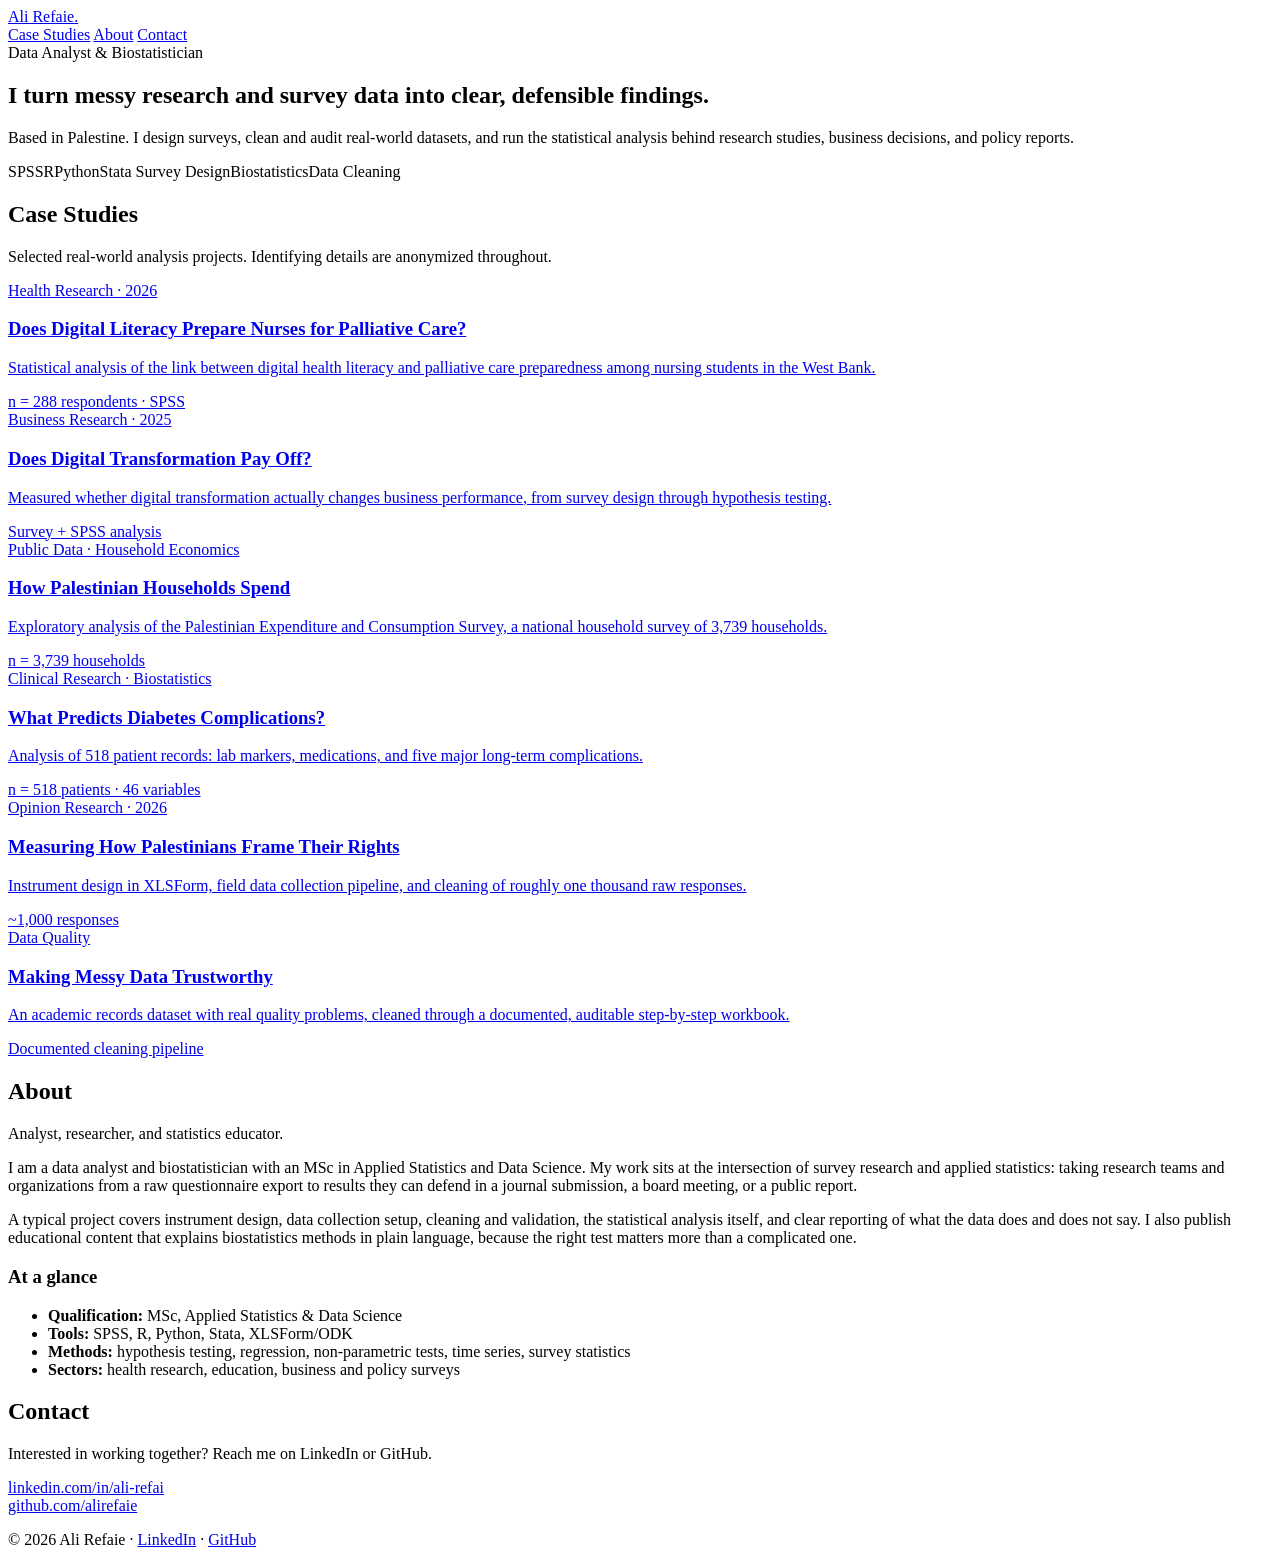
==== index.html @ 01b838fa "Rename 1-index.html to index.html" ====
<!DOCTYPE html>
<html lang="en">
<head>
<meta charset="utf-8">
<meta name="viewport" content="width=device-width, initial-scale=1">
<title>Ali Refaie | Data Analyst &amp; Biostatistician</title>
<meta name="description" content="Portfolio of Ali Refaie, data analyst and biostatistician. Survey analysis, statistical modeling, and reproducible data cleaning.">
<link rel="stylesheet" href="styles.css">
</head>
<body>

<header class="site">
  <div class="wrap">
    <a class="brand" href="index.html">Ali Refaie<span>.</span></a>
    <nav class="site">
      <a href="#work">Case Studies</a>
      <a href="#about">About</a>
      <a href="#contact">Contact</a>
    </nav>
  </div>
</header>

<section class="hero">
  <div class="wrap">
    <div class="kicker">Data Analyst &amp; Biostatistician</div>
    <h1>I turn messy research and survey data into clear, defensible findings.</h1>
    <p class="lede">Based in Palestine. I design surveys, clean and audit real-world datasets, and run the statistical analysis behind research studies, business decisions, and policy reports.</p>
    <div class="tags">
      <span>SPSS</span><span>R</span><span>Python</span><span>Stata</span>
      <span>Survey Design</span><span>Biostatistics</span><span>Data Cleaning</span>
    </div>
  </div>
</section>

<section id="work">
  <div class="wrap">
    <h2>Case Studies</h2>
    <p class="sub">Selected real-world analysis projects. Identifying details are anonymized throughout.</p>
    <div class="cards">

      <a class="card" href="digital-health-literacy.html">
        <div class="meta">Health Research &middot; 2026</div>
        <h3>Does Digital Literacy Prepare Nurses for Palliative Care?</h3>
        <p>Statistical analysis of the link between digital health literacy and palliative care preparedness among nursing students in the West Bank.</p>
        <div class="n">n = 288 respondents &middot; SPSS</div>
      </a>

      <a class="card" href="digital-transformation.html">
        <div class="meta">Business Research &middot; 2025</div>
        <h3>Does Digital Transformation Pay Off?</h3>
        <p>Measured whether digital transformation actually changes business performance, from survey design through hypothesis testing.</p>
        <div class="n">Survey + SPSS analysis</div>
      </a>

      <a class="card" href="pecs-2017.html">
        <div class="meta">Public Data &middot; Household Economics</div>
        <h3>How Palestinian Households Spend</h3>
        <p>Exploratory analysis of the Palestinian Expenditure and Consumption Survey, a national household survey of 3,739 households.</p>
        <div class="n">n = 3,739 households</div>
      </a>

      <a class="card" href="diabetes-complications-survey.html">
        <div class="meta">Clinical Research &middot; Biostatistics</div>
        <h3>What Predicts Diabetes Complications?</h3>
        <p>Analysis of 518 patient records: lab markers, medications, and five major long-term complications.</p>
        <div class="n">n = 518 patients &middot; 46 variables</div>
      </a>

      <a class="card" href="rights-framing-survey.html">
        <div class="meta">Opinion Research &middot; 2026</div>
        <h3>Measuring How Palestinians Frame Their Rights</h3>
        <p>Instrument design in XLSForm, field data collection pipeline, and cleaning of roughly one thousand raw responses.</p>
        <div class="n">~1,000 responses</div>
      </a>

      <a class="card" href="gpa-audit.html">
        <div class="meta">Data Quality</div>
        <h3>Making Messy Data Trustworthy</h3>
        <p>An academic records dataset with real quality problems, cleaned through a documented, auditable step-by-step workbook.</p>
        <div class="n">Documented cleaning pipeline</div>
      </a>

    </div>
  </div>
</section>

<section id="about">
  <div class="wrap">
    <h2>About</h2>
    <p class="sub">Analyst, researcher, and statistics educator.</p>
    <div class="about-grid">
      <div>
        <p>I am a data analyst and biostatistician with an MSc in Applied Statistics and Data Science. My work sits at the intersection of survey research and applied statistics: taking research teams and organizations from a raw questionnaire export to results they can defend in a journal submission, a board meeting, or a public report.</p>
        <p>A typical project covers instrument design, data collection setup, cleaning and validation, the statistical analysis itself, and clear reporting of what the data does and does not say. I also publish educational content that explains biostatistics methods in plain language, because the right test matters more than a complicated one.</p>
      </div>
      <div class="facts">
        <h3>At a glance</h3>
        <ul>
          <li><strong>Qualification:</strong> MSc, Applied Statistics &amp; Data Science</li>
          <li><strong>Tools:</strong> SPSS, R, Python, Stata, XLSForm/ODK</li>
          <li><strong>Methods:</strong> hypothesis testing, regression, non-parametric tests, time series, survey statistics</li>
          <li><strong>Sectors:</strong> health research, education, business and policy surveys</li>
        </ul>
      </div>
    </div>
  </div>
</section>

<section id="contact">
  <div class="wrap">
    <h2>Contact</h2>
    <p class="sub">Interested in working together? Reach me on LinkedIn or GitHub.</p>
    <p><a href="https://www.linkedin.com/in/ali-refai/">linkedin.com/in/ali-refai</a><br>
       <a href="https://github.com/alirefaie">github.com/alirefaie</a></p>
  </div>
</section>

<footer class="site">
  <div class="wrap">
    <p>&copy; 2026 Ali Refaie &middot; <a href="https://www.linkedin.com/in/ali-refai/">LinkedIn</a> &middot; <a href="https://github.com/alirefaie">GitHub</a></p>
  </div>
</footer>

</body>
</html>
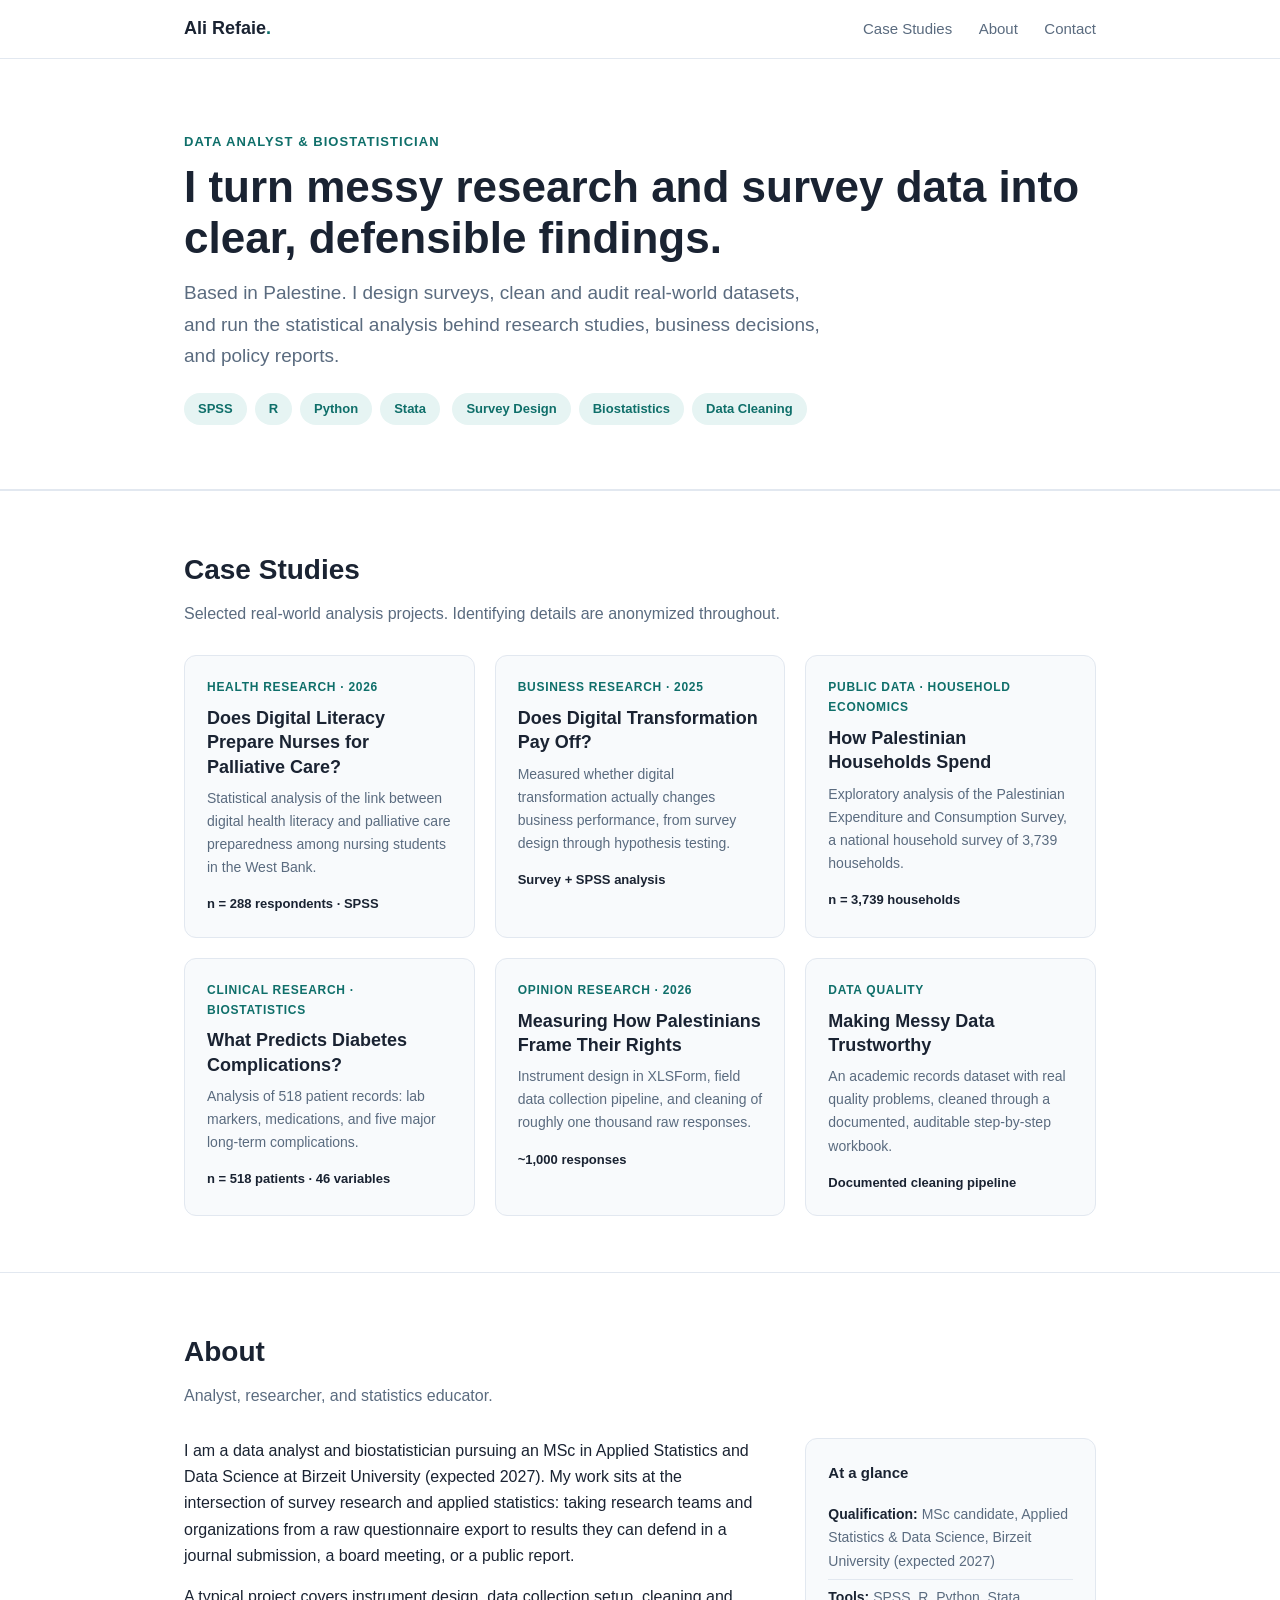
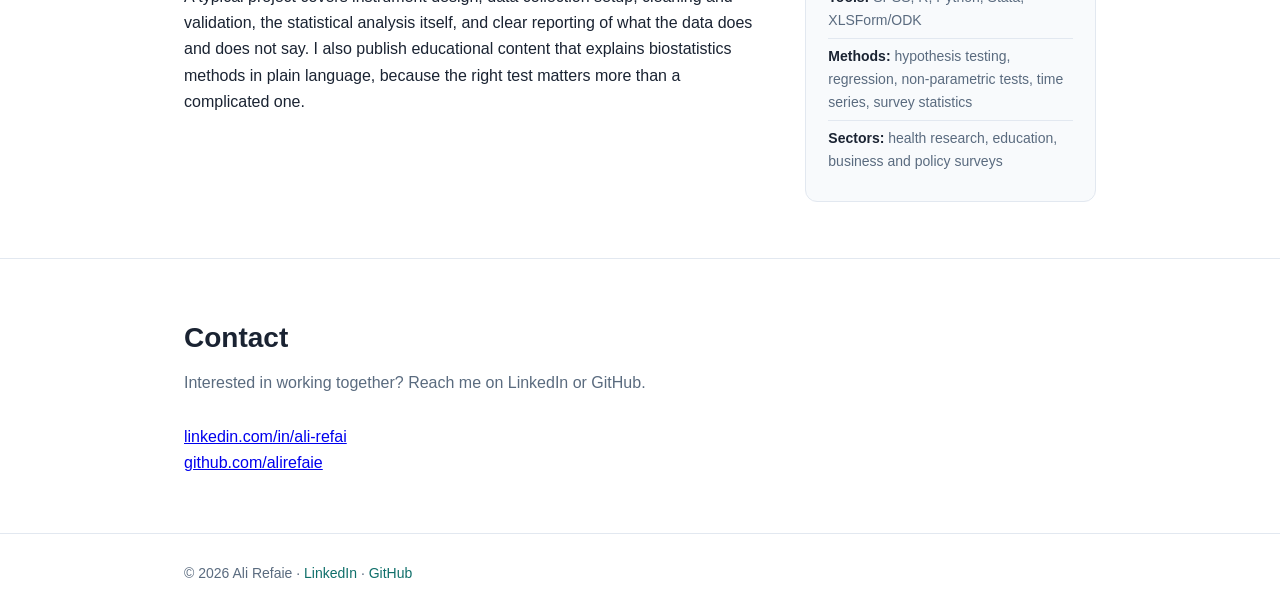
==== commit b6a8bbfe: "Update qualifications and educational details in index.html" ====
--- a/index.html
+++ b/index.html
@@ -90,13 +90,13 @@
     <p class="sub">Analyst, researcher, and statistics educator.</p>
     <div class="about-grid">
       <div>
-        <p>I am a data analyst and biostatistician with an MSc in Applied Statistics and Data Science. My work sits at the intersection of survey research and applied statistics: taking research teams and organizations from a raw questionnaire export to results they can defend in a journal submission, a board meeting, or a public report.</p>
+        <p>I am a data analyst and biostatistician pursuing an MSc in Applied Statistics and Data Science at Birzeit University (expected 2027). My work sits at the intersection of survey research and applied statistics: taking research teams and organizations from a raw questionnaire export to results they can defend in a journal submission, a board meeting, or a public report.</p>
         <p>A typical project covers instrument design, data collection setup, cleaning and validation, the statistical analysis itself, and clear reporting of what the data does and does not say. I also publish educational content that explains biostatistics methods in plain language, because the right test matters more than a complicated one.</p>
       </div>
       <div class="facts">
         <h3>At a glance</h3>
         <ul>
-          <li><strong>Qualification:</strong> MSc, Applied Statistics &amp; Data Science</li>
+          <li><strong>Qualification:</strong> MSc candidate, Applied Statistics &amp; Data Science, Birzeit University (expected 2027)</li>
           <li><strong>Tools:</strong> SPSS, R, Python, Stata, XLSForm/ODK</li>
           <li><strong>Methods:</strong> hypothesis testing, regression, non-parametric tests, time series, survey statistics</li>
           <li><strong>Sectors:</strong> health research, education, business and policy surveys</li>
--- a/styles.css
+++ b/styles.css
@@ -0,0 +1,169 @@
+:root {
+  --bg: #ffffff;
+  --ink: #1a2332;
+  --muted: #5a6b7f;
+  --accent: #0f6f6a;
+  --accent-soft: #e6f4f3;
+  --line: #e2e8f0;
+  --card: #f8fafc;
+}
+
+* { box-sizing: border-box; margin: 0; padding: 0; }
+
+body {
+  font-family: "Segoe UI", -apple-system, BlinkMacSystemFont, Roboto, "Helvetica Neue", Arial, sans-serif;
+  color: var(--ink);
+  background: var(--bg);
+  line-height: 1.65;
+}
+
+.wrap { max-width: 960px; margin: 0 auto; padding: 0 24px; }
+
+/* Header */
+header.site {
+  border-bottom: 1px solid var(--line);
+  background: var(--bg);
+  position: sticky;
+  top: 0;
+  z-index: 10;
+}
+header.site .wrap {
+  display: flex;
+  align-items: center;
+  justify-content: space-between;
+  padding-top: 14px;
+  padding-bottom: 14px;
+}
+.brand { font-weight: 700; font-size: 18px; color: var(--ink); text-decoration: none; }
+.brand span { color: var(--accent); }
+nav.site a {
+  color: var(--muted);
+  text-decoration: none;
+  margin-left: 22px;
+  font-size: 15px;
+}
+nav.site a:hover { color: var(--accent); }
+
+/* Hero */
+.hero { padding: 72px 0 56px; border-bottom: 1px solid var(--line); }
+.hero .kicker {
+  color: var(--accent);
+  font-weight: 600;
+  letter-spacing: 0.08em;
+  text-transform: uppercase;
+  font-size: 13px;
+}
+.hero h1 { font-size: 44px; line-height: 1.15; margin: 10px 0 14px; }
+.hero p.lede { font-size: 19px; color: var(--muted); max-width: 640px; }
+.hero .tags { margin-top: 22px; }
+.hero .tags span {
+  display: inline-block;
+  background: var(--accent-soft);
+  color: var(--accent);
+  border-radius: 999px;
+  padding: 5px 14px;
+  font-size: 13px;
+  font-weight: 600;
+  margin: 0 8px 8px 0;
+}
+
+/* Sections */
+section { padding: 56px 0; }
+section h2 { font-size: 28px; margin-bottom: 8px; }
+section .sub { color: var(--muted); margin-bottom: 28px; }
+section + section { border-top: 1px solid var(--line); }
+
+/* Cards */
+.cards {
+  display: grid;
+  grid-template-columns: repeat(auto-fill, minmax(280px, 1fr));
+  gap: 20px;
+}
+a.card {
+  display: block;
+  background: var(--card);
+  border: 1px solid var(--line);
+  border-radius: 12px;
+  padding: 22px;
+  text-decoration: none;
+  color: var(--ink);
+  transition: border-color 0.15s, transform 0.15s;
+}
+a.card:hover { border-color: var(--accent); transform: translateY(-2px); }
+.card .meta {
+  font-size: 12px;
+  font-weight: 700;
+  letter-spacing: 0.06em;
+  text-transform: uppercase;
+  color: var(--accent);
+  margin-bottom: 8px;
+}
+.card h3 { font-size: 18px; line-height: 1.35; margin-bottom: 8px; }
+.card p { font-size: 14px; color: var(--muted); }
+.card .n {
+  margin-top: 14px;
+  font-size: 13px;
+  font-weight: 700;
+  color: var(--ink);
+}
+
+/* About */
+.about-grid { display: grid; grid-template-columns: 2fr 1fr; gap: 40px; }
+.about-grid p + p { margin-top: 14px; }
+.facts { background: var(--card); border: 1px solid var(--line); border-radius: 12px; padding: 22px; }
+.facts h3 { font-size: 15px; margin-bottom: 12px; }
+.facts ul { list-style: none; }
+.facts li { padding: 6px 0; border-bottom: 1px solid var(--line); font-size: 14px; color: var(--muted); }
+.facts li:last-child { border-bottom: none; }
+.facts li strong { color: var(--ink); }
+
+/* Case study page */
+.crumb { font-size: 14px; color: var(--muted); padding: 20px 0 0; }
+.crumb a { color: var(--accent); text-decoration: none; }
+.cs-head { padding: 28px 0 36px; border-bottom: 1px solid var(--line); }
+.cs-head .meta {
+  font-size: 12px; font-weight: 700; letter-spacing: 0.06em;
+  text-transform: uppercase; color: var(--accent); margin-bottom: 10px;
+}
+.cs-head h1 { font-size: 34px; line-height: 1.25; max-width: 760px; }
+.cs-head .role { color: var(--muted); margin-top: 12px; font-size: 15px; }
+.stat-row {
+  display: grid;
+  grid-template-columns: repeat(auto-fit, minmax(160px, 1fr));
+  gap: 16px;
+  padding: 28px 0;
+  border-bottom: 1px solid var(--line);
+}
+.stat .num { font-size: 26px; font-weight: 700; color: var(--accent); }
+.stat .lbl { font-size: 13px; color: var(--muted); }
+.cs-body { padding: 40px 0 56px; }
+.cs-body h2 { font-size: 21px; margin: 32px 0 10px; }
+.cs-body h2:first-child { margin-top: 0; }
+.cs-body p { color: #33415c; }
+.cs-body p + p { margin-top: 12px; }
+.cs-body ul { margin: 10px 0 0 22px; color: #33415c; }
+.cs-body li { margin-bottom: 6px; }
+.anon-note {
+  margin-top: 36px;
+  background: var(--accent-soft);
+  border: 1px solid #bfe3e0;
+  border-radius: 10px;
+  padding: 16px 18px;
+  font-size: 14px;
+  color: #0b5551;
+}
+.back { display: inline-block; margin-bottom: 40px; color: var(--accent); text-decoration: none; font-size: 14px; }
+
+/* Footer */
+footer.site {
+  border-top: 1px solid var(--line);
+  padding: 28px 0;
+  color: var(--muted);
+  font-size: 14px;
+}
+footer.site a { color: var(--accent); text-decoration: none; }
+
+@media (max-width: 700px) {
+  .hero h1 { font-size: 32px; }
+  .about-grid { grid-template-columns: 1fr; }
+}
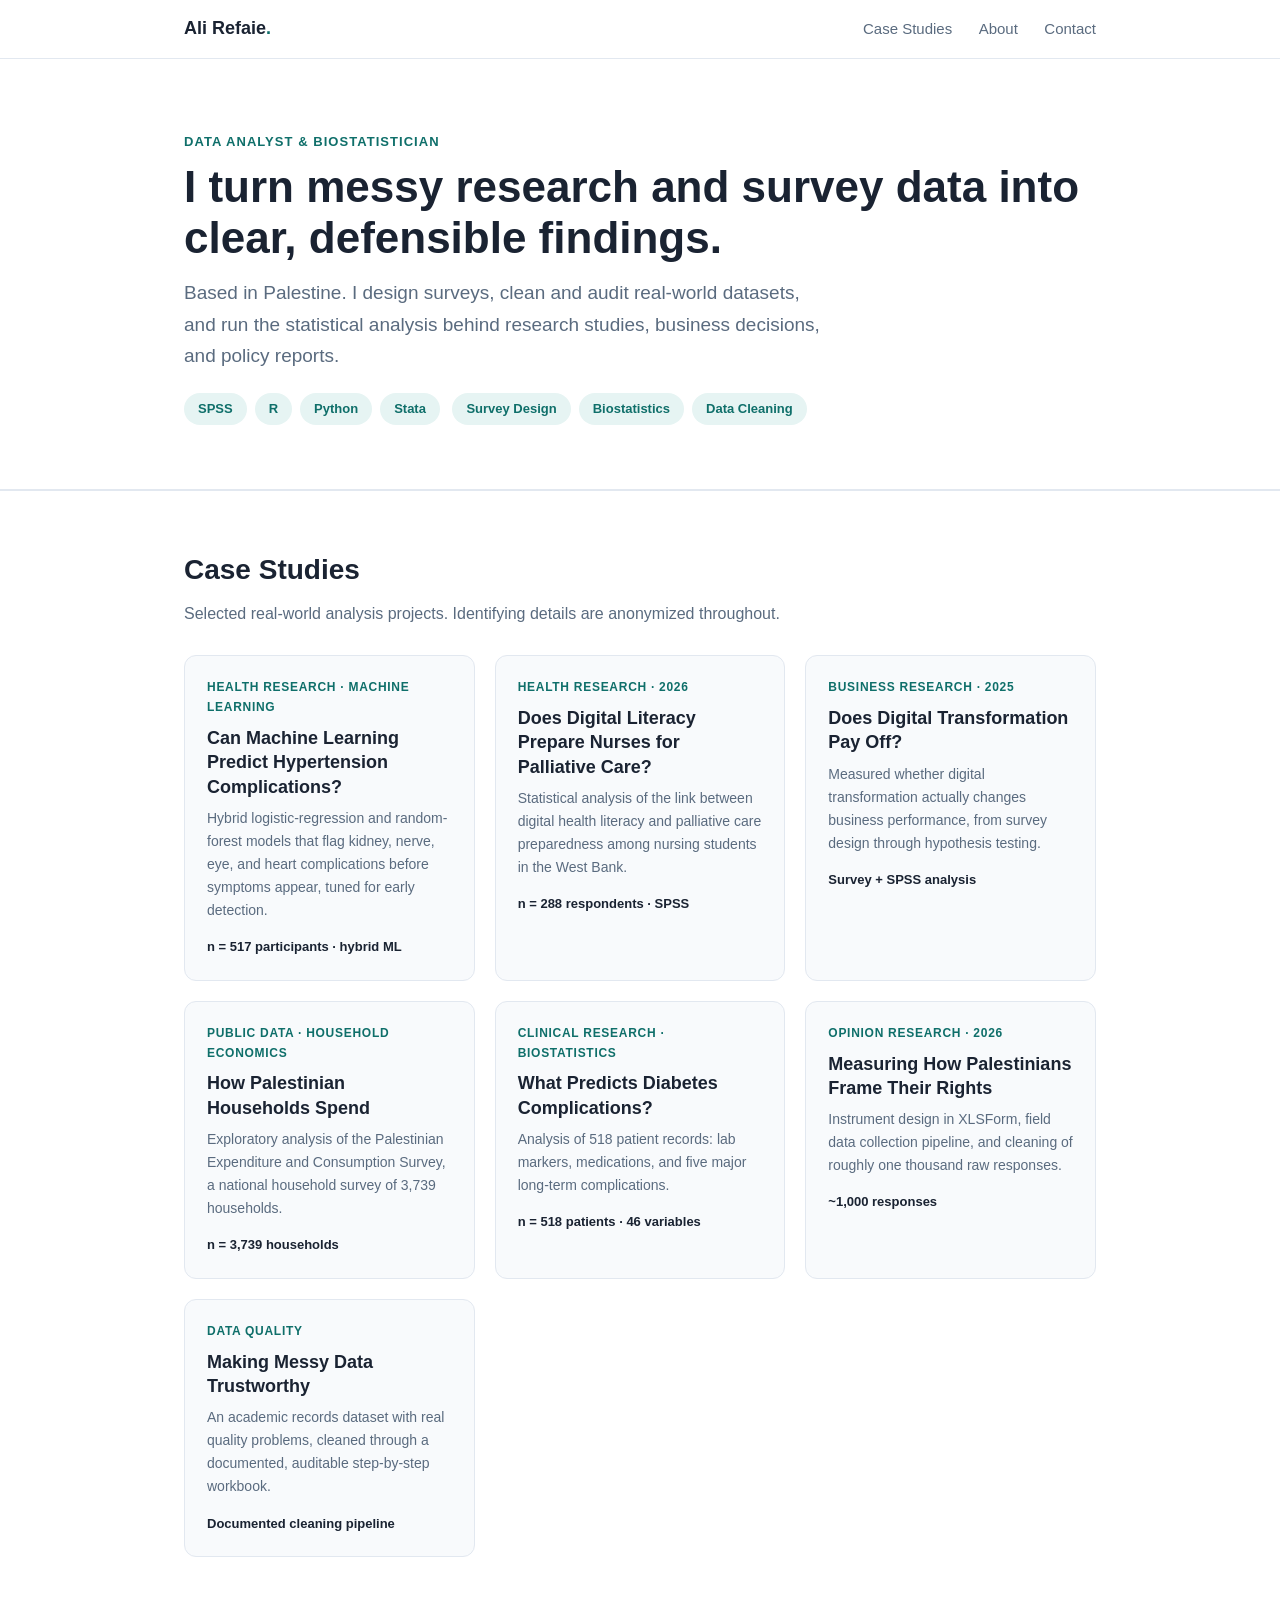
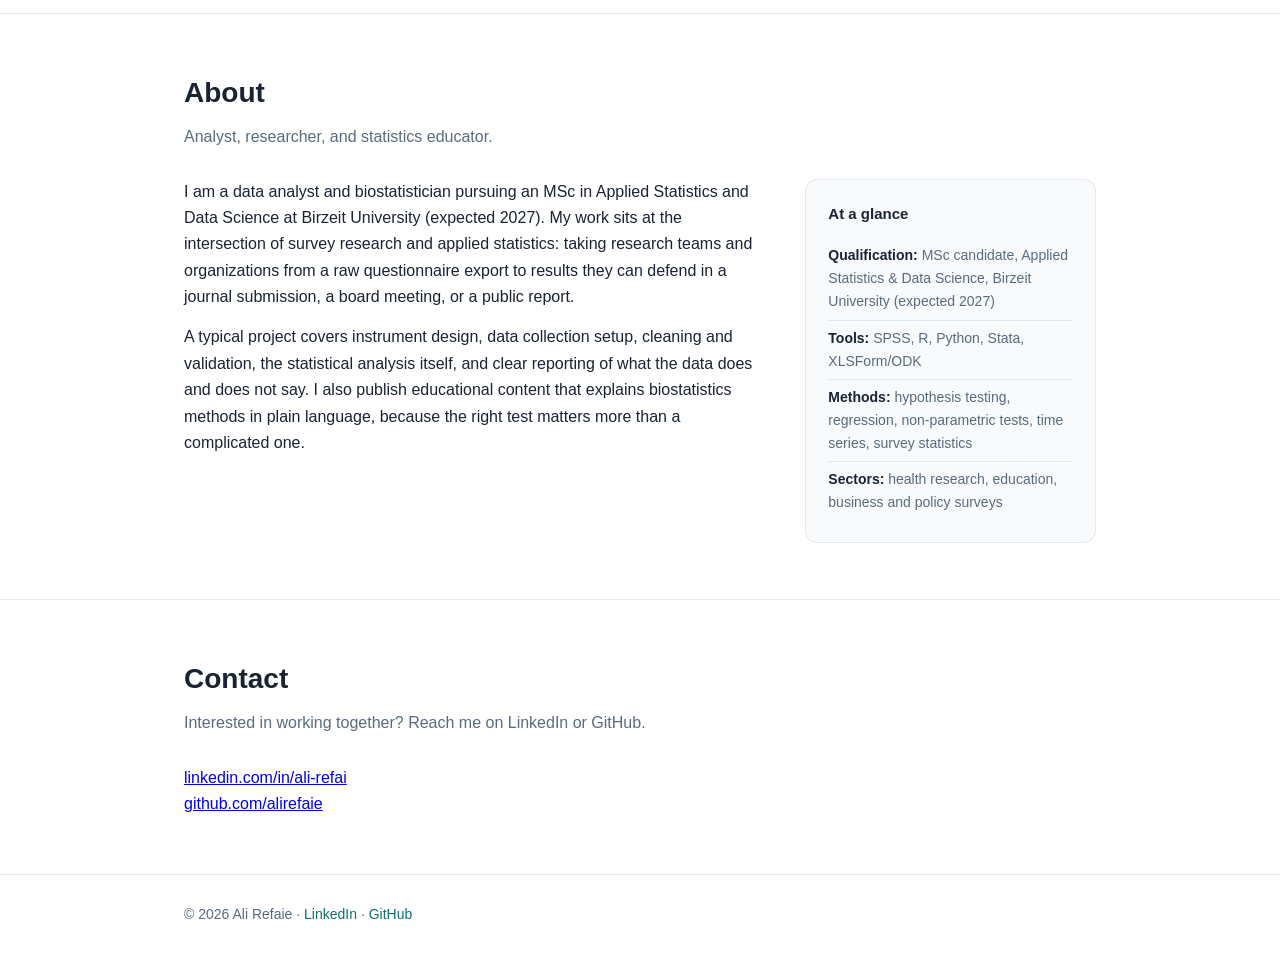
==== commit 98a5b7f2: "Add hypertension complications case study card Added a new case study on hypertension complications " ====
--- a/index.html
+++ b/index.html
@@ -37,6 +37,13 @@
     <h2>Case Studies</h2>
     <p class="sub">Selected real-world analysis projects. Identifying details are anonymized throughout.</p>
     <div class="cards">
+
+      <a class="card" href="hypertension-complications-ml.html">
+        <div class="meta">Health Research &middot; Machine Learning</div>
+        <h3>Can Machine Learning Predict Hypertension Complications?</h3>
+        <p>Hybrid logistic-regression and random-forest models that flag kidney, nerve, eye, and heart complications before symptoms appear, tuned for early detection.</p>
+        <div class="n">n = 517 participants &middot; hybrid ML</div>
+      </a>
 
       <a class="card" href="digital-health-literacy.html">
         <div class="meta">Health Research &middot; 2026</div>
